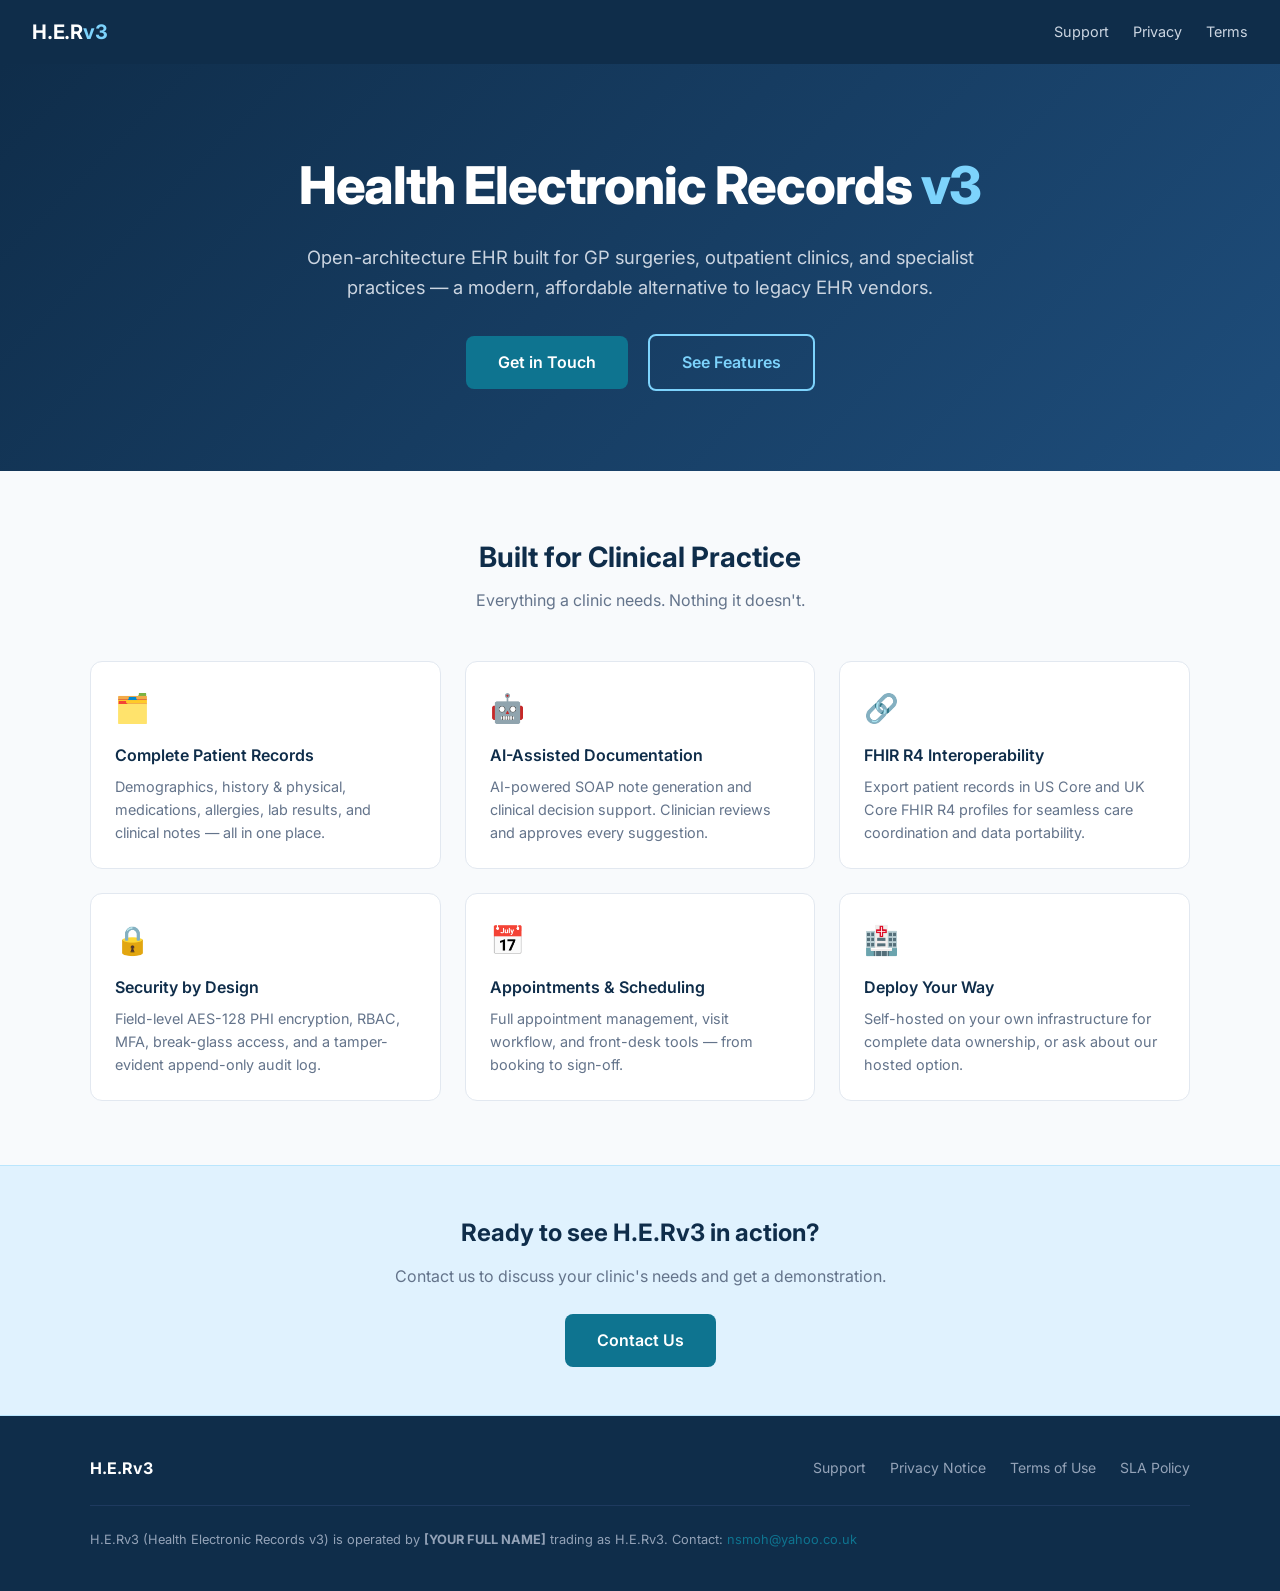
==== index.html @ e7fef1fa "feat: initial site — landing page, legal pages, support page, Amplify config Pages: index, legal/pri" ====
<!DOCTYPE html>
<html lang="en">
<head>
  <meta charset="UTF-8">
  <meta name="viewport" content="width=device-width, initial-scale=1.0">
  <title>H.E.Rv3 — Health Electronic Records v3</title>
  <meta name="description" content="Open-architecture EHR built for GP surgeries, outpatient clinics, and specialist practices. FHIR R4, AI-assisted documentation, field-level PHI encryption.">
  <link rel="preconnect" href="https://fonts.googleapis.com">
  <link href="https://fonts.googleapis.com/css2?family=Inter:wght@400;600;700;800&display=swap" rel="stylesheet">
  <link rel="stylesheet" href="/css/style.css">
</head>
<body>

<nav>
  <span class="nav-brand">H.E.R<span>v3</span></span>
  <div class="nav-links">
    <a href="/support/">Support</a>
    <a href="/legal/privacy/">Privacy</a>
    <a href="/legal/terms/">Terms</a>
  </div>
</nav>

<section class="hero">
  <h1>Health Electronic Records <span>v3</span></h1>
  <p>Open-architecture EHR built for GP surgeries, outpatient clinics, and specialist practices — a modern, affordable alternative to legacy EHR vendors.</p>
  <a href="/support/" class="btn">Get in Touch</a>
  <a href="#features" class="btn btn-outline">See Features</a>
</section>

<section class="features" id="features">
  <h2>Built for Clinical Practice</h2>
  <p class="subtitle">Everything a clinic needs. Nothing it doesn't.</p>
  <div class="grid">
    <div class="card">
      <div class="card-icon">🗂️</div>
      <h3>Complete Patient Records</h3>
      <p>Demographics, history &amp; physical, medications, allergies, lab results, and clinical notes — all in one place.</p>
    </div>
    <div class="card">
      <div class="card-icon">🤖</div>
      <h3>AI-Assisted Documentation</h3>
      <p>AI-powered SOAP note generation and clinical decision support. Clinician reviews and approves every suggestion.</p>
    </div>
    <div class="card">
      <div class="card-icon">🔗</div>
      <h3>FHIR R4 Interoperability</h3>
      <p>Export patient records in US Core and UK Core FHIR R4 profiles for seamless care coordination and data portability.</p>
    </div>
    <div class="card">
      <div class="card-icon">🔒</div>
      <h3>Security by Design</h3>
      <p>Field-level AES-128 PHI encryption, RBAC, MFA, break-glass access, and a tamper-evident append-only audit log.</p>
    </div>
    <div class="card">
      <div class="card-icon">📅</div>
      <h3>Appointments &amp; Scheduling</h3>
      <p>Full appointment management, visit workflow, and front-desk tools — from booking to sign-off.</p>
    </div>
    <div class="card">
      <div class="card-icon">🏥</div>
      <h3>Deploy Your Way</h3>
      <p>Self-hosted on your own infrastructure for complete data ownership, or ask about our hosted option.</p>
    </div>
  </div>
</section>

<section class="cta-band">
  <h2>Ready to see H.E.Rv3 in action?</h2>
  <p>Contact us to discuss your clinic's needs and get a demonstration.</p>
  <a href="/support/" class="btn">Contact Us</a>
</section>

<footer>
  <div class="footer-inner">
    <span class="footer-brand">H.E.Rv3</span>
    <div class="footer-links">
      <a href="/support/">Support</a>
      <a href="/legal/privacy/">Privacy Notice</a>
      <a href="/legal/terms/">Terms of Use</a>
      <a href="/legal/sla/">SLA Policy</a>
    </div>
    <p class="footer-copy">H.E.Rv3 (Health Electronic Records v3) is operated by <strong>[YOUR FULL NAME]</strong> trading as H.E.Rv3. Contact: <a href="mailto:nsmoh@yahoo.co.uk">nsmoh@yahoo.co.uk</a></p>
  </div>
</footer>

</body>
</html>
---- css/style.css ----
*, *::before, *::after { box-sizing: border-box; margin: 0; padding: 0; }

:root {
  --navy: #0f2d4a;
  --teal: #0e7490;
  --teal-light: #e0f2fe;
  --text: #1e293b;
  --muted: #64748b;
  --border: #e2e8f0;
  --white: #ffffff;
  --bg: #f8fafc;
}

body { font-family: 'Inter', system-ui, sans-serif; color: var(--text); background: var(--white); line-height: 1.6; font-size: 16px; }

a { color: var(--teal); text-decoration: none; }
a:hover { text-decoration: underline; }

/* NAV */
nav { background: var(--navy); padding: 1rem 2rem; display: flex; align-items: center; justify-content: space-between; flex-wrap: wrap; gap: 1rem; }
.nav-brand { color: var(--white); font-size: 1.25rem; font-weight: 700; letter-spacing: -0.01em; }
.nav-brand span { color: #7dd3fc; }
.nav-links { display: flex; gap: 1.5rem; }
.nav-links a { color: #cbd5e1; font-size: 0.9rem; }
.nav-links a:hover { color: var(--white); text-decoration: none; }

/* HERO */
.hero { background: linear-gradient(135deg, var(--navy) 0%, #1e4d7b 100%); color: var(--white); padding: 5rem 2rem; text-align: center; }
.hero h1 { font-size: clamp(2rem, 5vw, 3.25rem); font-weight: 800; letter-spacing: -0.02em; margin-bottom: 1rem; }
.hero h1 span { color: #7dd3fc; }
.hero p { font-size: 1.15rem; color: #cbd5e1; max-width: 680px; margin: 0 auto 2rem; }
.btn { display: inline-block; background: var(--teal); color: var(--white); padding: 0.85rem 2rem; border-radius: 0.5rem; font-weight: 600; font-size: 1rem; transition: background 0.2s; }
.btn:hover { background: #0e6380; text-decoration: none; }
.btn-outline { background: transparent; border: 2px solid #7dd3fc; color: #7dd3fc; margin-left: 1rem; }
.btn-outline:hover { background: rgba(125,211,252,0.1); }

/* FEATURES */
.features { padding: 4rem 2rem; background: var(--bg); }
.features h2 { text-align: center; font-size: 1.75rem; font-weight: 700; color: var(--navy); margin-bottom: 0.5rem; }
.features .subtitle { text-align: center; color: var(--muted); margin-bottom: 3rem; }
.grid { display: grid; grid-template-columns: repeat(auto-fit, minmax(260px, 1fr)); gap: 1.5rem; max-width: 1100px; margin: 0 auto; }
.card { background: var(--white); border: 1px solid var(--border); border-radius: 0.75rem; padding: 1.5rem; }
.card-icon { font-size: 1.75rem; margin-bottom: 0.75rem; }
.card h3 { font-size: 1rem; font-weight: 600; color: var(--navy); margin-bottom: 0.4rem; }
.card p { font-size: 0.9rem; color: var(--muted); }

/* PRICING HINT */
.cta-band { background: var(--teal-light); border-top: 1px solid #bae6fd; border-bottom: 1px solid #bae6fd; padding: 3rem 2rem; text-align: center; }
.cta-band h2 { font-size: 1.5rem; font-weight: 700; color: var(--navy); margin-bottom: 0.75rem; }
.cta-band p { color: var(--muted); margin-bottom: 1.5rem; }

/* CONTENT PAGES */
.page-header { background: var(--navy); color: var(--white); padding: 3rem 2rem; }
.page-header h1 { font-size: 2rem; font-weight: 700; }
.page-header p { color: #94a3b8; margin-top: 0.5rem; }
.content { max-width: 800px; margin: 0 auto; padding: 3rem 2rem; }
.content h2 { font-size: 1.25rem; font-weight: 700; color: var(--navy); margin: 2rem 0 0.75rem; padding-bottom: 0.4rem; border-bottom: 1px solid var(--border); }
.content h3 { font-size: 1rem; font-weight: 600; color: var(--text); margin: 1.25rem 0 0.5rem; }
.content p { margin-bottom: 1rem; color: var(--text); }
.content ul, .content ol { margin: 0.75rem 0 1rem 1.5rem; }
.content li { margin-bottom: 0.4rem; }
.notice { background: #fef3c7; border-left: 4px solid #f59e0b; padding: 1rem 1.25rem; border-radius: 0 0.5rem 0.5rem 0; margin-bottom: 2rem; font-size: 0.9rem; }

/* TABLE */
table { width: 100%; border-collapse: collapse; margin: 1rem 0 1.5rem; font-size: 0.9rem; }
th { background: var(--navy); color: var(--white); padding: 0.6rem 0.75rem; text-align: left; }
td { padding: 0.6rem 0.75rem; border-bottom: 1px solid var(--border); vertical-align: top; }
tr:nth-child(even) td { background: var(--bg); }

/* SUPPORT */
.support-grid { display: grid; grid-template-columns: repeat(auto-fit, minmax(280px, 1fr)); gap: 1.5rem; margin: 2rem 0; }
.support-card { border: 1px solid var(--border); border-radius: 0.75rem; padding: 1.5rem; }
.support-card h3 { color: var(--navy); font-size: 1rem; font-weight: 600; margin-bottom: 0.5rem; }
.support-card p { font-size: 0.9rem; color: var(--muted); margin-bottom: 0.75rem; }
.support-card a { font-weight: 600; }

/* FOOTER */
footer { background: var(--navy); color: #94a3b8; padding: 2.5rem 2rem; }
.footer-inner { max-width: 1100px; margin: 0 auto; display: flex; flex-wrap: wrap; justify-content: space-between; gap: 1.5rem; align-items: center; }
.footer-brand { color: var(--white); font-weight: 700; }
.footer-links { display: flex; gap: 1.5rem; flex-wrap: wrap; }
.footer-links a { color: #94a3b8; font-size: 0.875rem; }
.footer-links a:hover { color: var(--white); text-decoration: none; }
.footer-copy { width: 100%; font-size: 0.8rem; padding-top: 1.5rem; border-top: 1px solid #1e3a5f; }

@media (max-width: 600px) {
  .btn-outline { margin-left: 0; margin-top: 0.75rem; }
  .hero { padding: 3rem 1.25rem; }
  .content { padding: 2rem 1.25rem; }
  table { font-size: 0.8rem; }
}
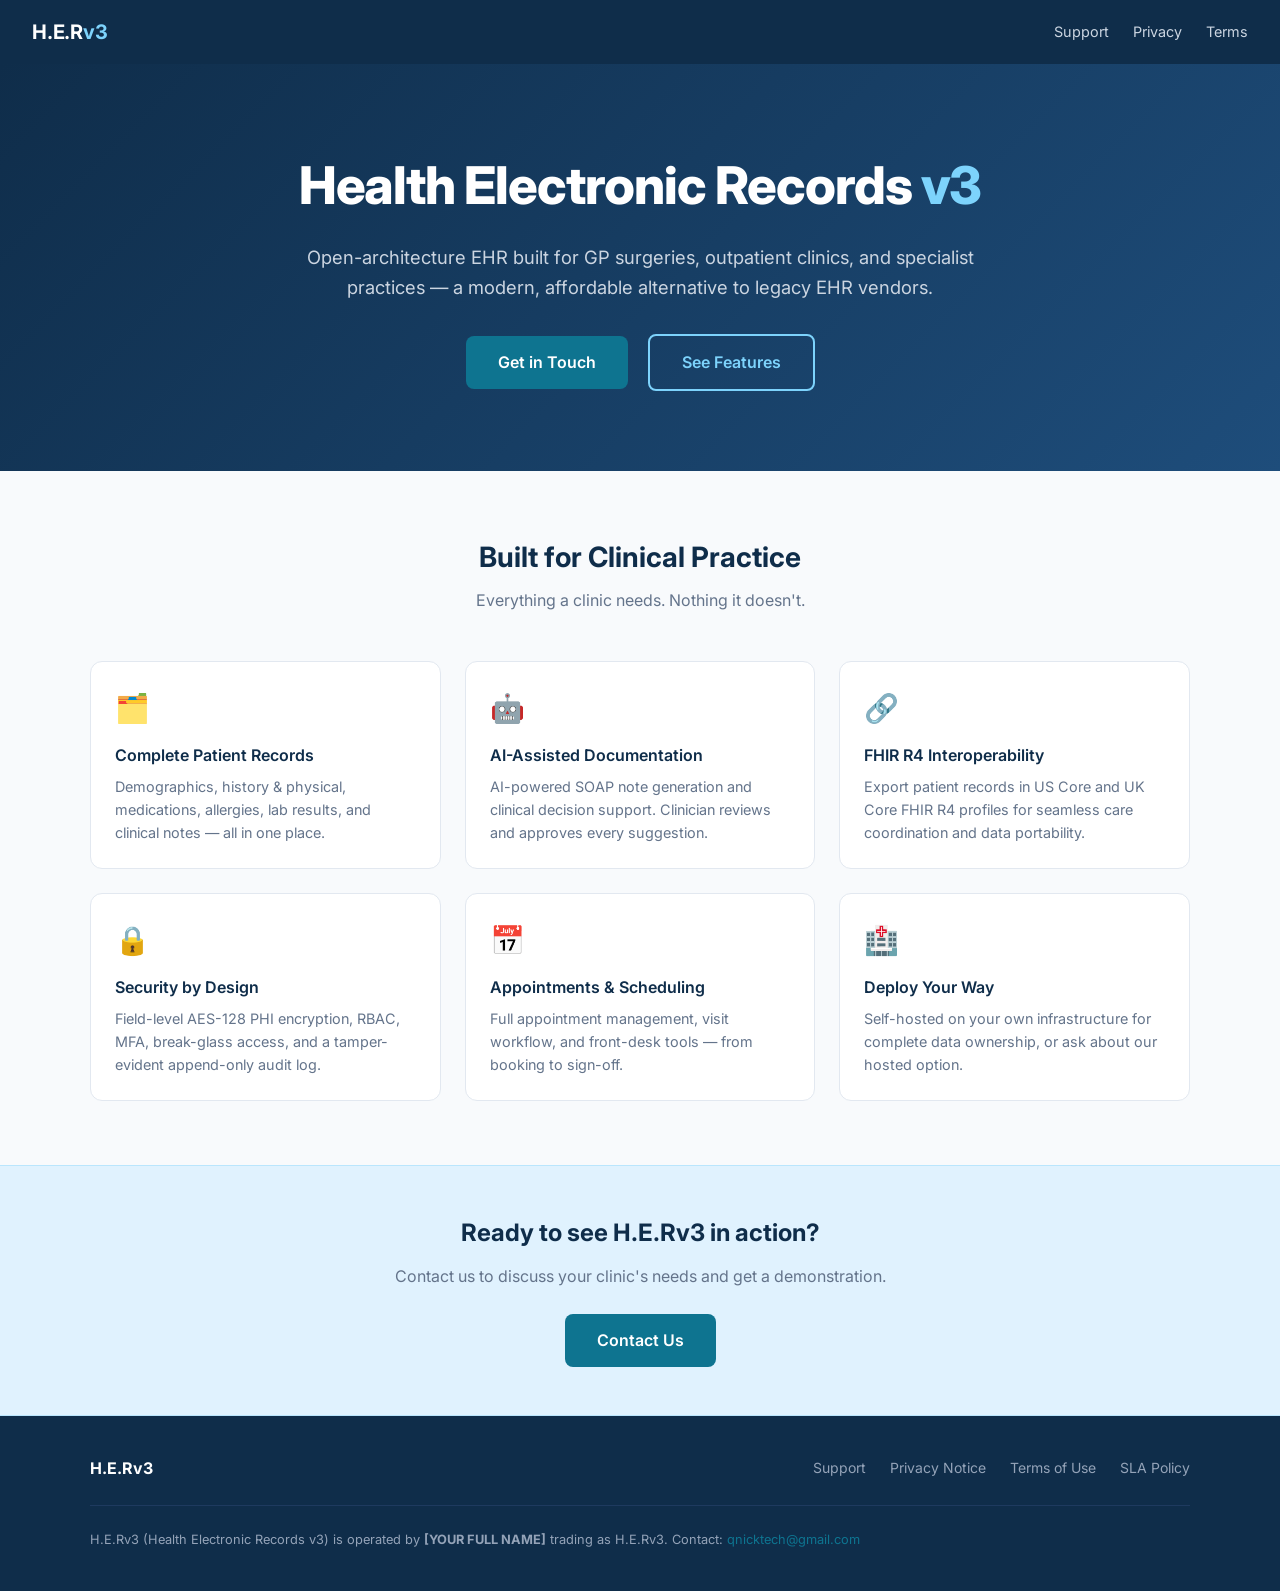
==== commit 5406c8ae: "fix: update contact email to qnicktech@gmail.com Co-Authored-By: Claude Sonnet 4.6 <noreply@anthropi" ====
--- a/index.html
+++ b/index.html
@@ -79,7 +79,7 @@
       <a href="/legal/terms/">Terms of Use</a>
       <a href="/legal/sla/">SLA Policy</a>
     </div>
-    <p class="footer-copy">H.E.Rv3 (Health Electronic Records v3) is operated by <strong>[YOUR FULL NAME]</strong> trading as H.E.Rv3. Contact: <a href="mailto:nsmoh@yahoo.co.uk">nsmoh@yahoo.co.uk</a></p>
+    <p class="footer-copy">H.E.Rv3 (Health Electronic Records v3) is operated by <strong>[YOUR FULL NAME]</strong> trading as H.E.Rv3. Contact: <a href="mailto:qnicktech@gmail.com">qnicktech@gmail.com</a></p>
   </div>
 </footer>
 
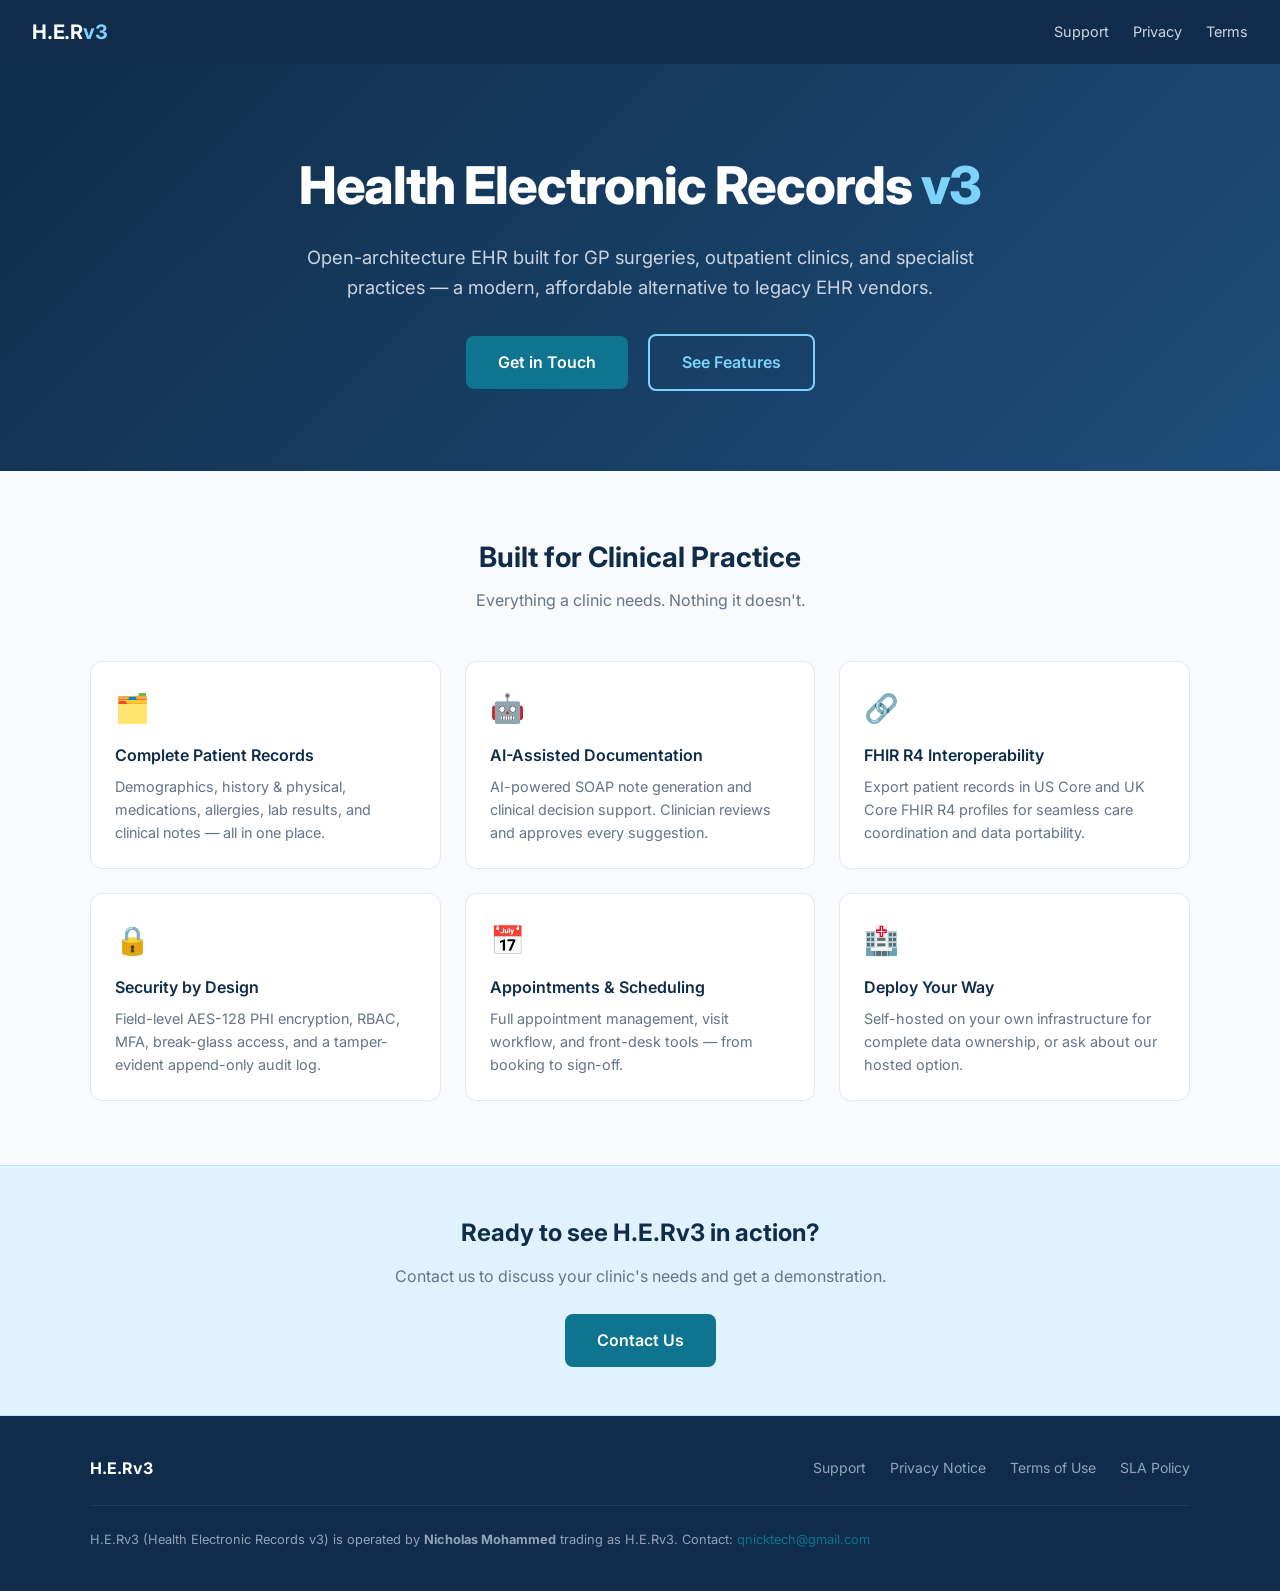
==== commit 61beeddf: "fix: fill in legal placeholders — name, address, effective date Nicholas Mohammed, 32 Russet Drive, " ====
--- a/index.html
+++ b/index.html
@@ -79,7 +79,7 @@
       <a href="/legal/terms/">Terms of Use</a>
       <a href="/legal/sla/">SLA Policy</a>
     </div>
-    <p class="footer-copy">H.E.Rv3 (Health Electronic Records v3) is operated by <strong>[YOUR FULL NAME]</strong> trading as H.E.Rv3. Contact: <a href="mailto:qnicktech@gmail.com">qnicktech@gmail.com</a></p>
+    <p class="footer-copy">H.E.Rv3 (Health Electronic Records v3) is operated by <strong>Nicholas Mohammed</strong> trading as H.E.Rv3. Contact: <a href="mailto:qnicktech@gmail.com">qnicktech@gmail.com</a></p>
   </div>
 </footer>
 
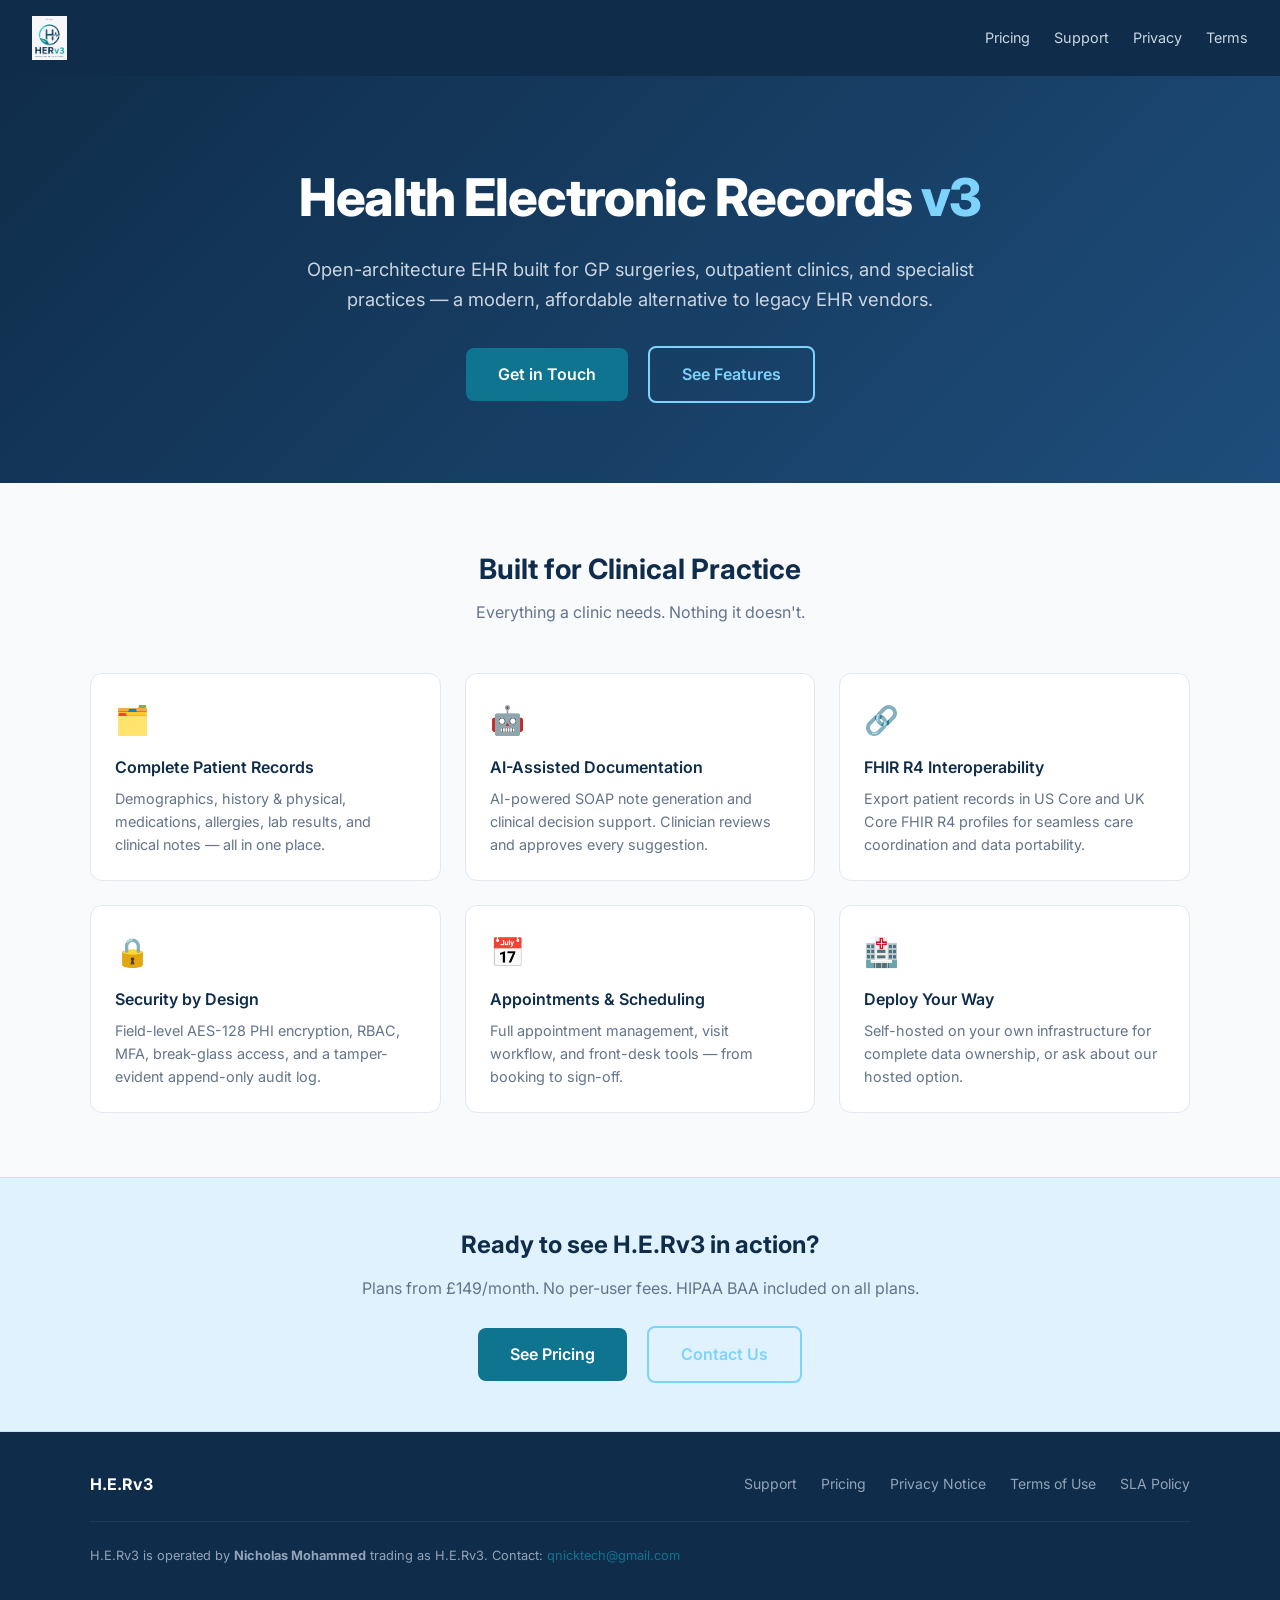
==== commit 31ba491d: "Add pricing page, logo, and Pricing nav link across all pages - New /pricing/ page: 4-tier pricing (" ====
--- a/index.html
+++ b/index.html
@@ -12,8 +12,9 @@
 <body>
 
 <nav>
-  <span class="nav-brand">H.E.R<span>v3</span></span>
+  <a href="/" class="nav-brand"><img src="/img/herv3-logo.png" alt="H.E.Rv3" class="nav-logo"></a>
   <div class="nav-links">
+    <a href="/pricing/">Pricing</a>
     <a href="/support/">Support</a>
     <a href="/legal/privacy/">Privacy</a>
     <a href="/legal/terms/">Terms</a>
@@ -66,8 +67,9 @@
 
 <section class="cta-band">
   <h2>Ready to see H.E.Rv3 in action?</h2>
-  <p>Contact us to discuss your clinic's needs and get a demonstration.</p>
-  <a href="/support/" class="btn">Contact Us</a>
+  <p>Plans from £149/month. No per-user fees. HIPAA BAA included on all plans.</p>
+  <a href="/pricing/" class="btn">See Pricing</a>
+  <a href="/support/" class="btn btn-outline" style="margin-left:1rem;">Contact Us</a>
 </section>
 
 <footer>
@@ -75,11 +77,12 @@
     <span class="footer-brand">H.E.Rv3</span>
     <div class="footer-links">
       <a href="/support/">Support</a>
+      <a href="/pricing/">Pricing</a>
       <a href="/legal/privacy/">Privacy Notice</a>
       <a href="/legal/terms/">Terms of Use</a>
       <a href="/legal/sla/">SLA Policy</a>
     </div>
-    <p class="footer-copy">H.E.Rv3 (Health Electronic Records v3) is operated by <strong>Nicholas Mohammed</strong> trading as H.E.Rv3. Contact: <a href="mailto:qnicktech@gmail.com">qnicktech@gmail.com</a></p>
+    <p class="footer-copy">H.E.Rv3 is operated by <strong>Nicholas Mohammed</strong> trading as H.E.Rv3. Contact: <a href="mailto:qnicktech@gmail.com">qnicktech@gmail.com</a></p>
   </div>
 </footer>
 
--- a/css/style.css
+++ b/css/style.css
@@ -83,9 +83,70 @@
 .footer-links a:hover { color: var(--white); text-decoration: none; }
 .footer-copy { width: 100%; font-size: 0.8rem; padding-top: 1.5rem; border-top: 1px solid #1e3a5f; }
 
+/* NAV LOGO */
+.nav-logo { height: 44px; width: auto; display: block; }
+
+/* PRICING */
+.pricing { padding: 4rem 2rem; background: var(--white); }
+.pricing-intro { text-align: center; margin-bottom: 3rem; }
+.pricing-intro h2 { font-size: 1.75rem; font-weight: 700; color: var(--navy); margin-bottom: 0.5rem; }
+.pricing-intro p { color: var(--muted); max-width: 560px; margin: 0 auto 1.5rem; }
+
+.toggle-wrap { display: flex; align-items: center; justify-content: center; gap: 0.75rem; margin-bottom: 2.5rem; }
+.toggle-label { font-size: 0.9rem; color: var(--muted); font-weight: 500; }
+.toggle-label.active { color: var(--navy); font-weight: 600; }
+.toggle { position: relative; display: inline-block; width: 48px; height: 26px; }
+.toggle input { opacity: 0; width: 0; height: 0; }
+.toggle-slider { position: absolute; inset: 0; background: var(--teal); border-radius: 26px; cursor: pointer; transition: 0.2s; }
+.toggle-slider::before { content: ''; position: absolute; height: 20px; width: 20px; left: 3px; bottom: 3px; background: white; border-radius: 50%; transition: 0.2s; }
+.toggle input:checked + .toggle-slider::before { transform: translateX(22px); }
+.save-badge { background: #dcfce7; color: #166534; font-size: 0.75rem; font-weight: 600; padding: 0.2rem 0.5rem; border-radius: 9999px; }
+
+.pricing-grid { display: grid; grid-template-columns: repeat(auto-fit, minmax(240px, 1fr)); gap: 1.5rem; max-width: 1100px; margin: 0 auto; align-items: start; }
+.pricing-card { border: 1px solid var(--border); border-radius: 1rem; padding: 2rem 1.5rem; background: var(--white); position: relative; }
+.pricing-card.featured { border: 2px solid var(--teal); box-shadow: 0 4px 24px rgba(14,116,144,0.12); }
+.popular-badge { position: absolute; top: -13px; left: 50%; transform: translateX(-50%); background: var(--teal); color: white; font-size: 0.75rem; font-weight: 600; padding: 0.25rem 0.85rem; border-radius: 9999px; white-space: nowrap; }
+.pricing-card h3 { font-size: 1.1rem; font-weight: 700; color: var(--navy); margin-bottom: 0.4rem; }
+.pricing-card .tagline { font-size: 0.85rem; color: var(--muted); margin-bottom: 1.25rem; min-height: 2.5rem; }
+.price-block { margin-bottom: 1.25rem; }
+.price-amount { font-size: 2.25rem; font-weight: 800; color: var(--navy); line-height: 1; }
+.price-amount span { font-size: 1.1rem; font-weight: 600; vertical-align: top; margin-top: 0.3rem; display: inline-block; }
+.price-period { font-size: 0.85rem; color: var(--muted); margin-top: 0.2rem; }
+.price-annual-note { font-size: 0.8rem; color: #059669; font-weight: 500; margin-top: 0.2rem; min-height: 1.2rem; }
+.price-usd { font-size: 0.82rem; color: var(--muted); margin-top: 0.15rem; }
+
+.show-monthly .annual-price, .show-monthly .price-annual-note { display: none; }
+.show-annual .monthly-price { display: none; }
+
+.pricing-cta { display: block; width: 100%; text-align: center; background: var(--navy); color: white; padding: 0.75rem 1rem; border-radius: 0.5rem; font-weight: 600; font-size: 0.95rem; margin-bottom: 1.5rem; transition: background 0.2s; }
+.pricing-cta:hover { background: var(--teal); text-decoration: none; }
+.pricing-card.featured .pricing-cta { background: var(--teal); }
+.pricing-card.featured .pricing-cta:hover { background: #0e6380; }
+
+.feature-list { list-style: none; padding: 0; margin: 0; }
+.feature-list li { font-size: 0.875rem; padding: 0.35rem 0; color: var(--text); display: flex; gap: 0.5rem; align-items: flex-start; border-bottom: 1px solid var(--border); }
+.feature-list li:last-child { border-bottom: none; }
+.feature-list li::before { content: '✓'; color: #059669; font-weight: 700; flex-shrink: 0; }
+.feature-list li.no::before { content: '–'; color: #cbd5e1; }
+.feature-list li.no { color: var(--muted); }
+.feature-divider { font-size: 0.75rem; font-weight: 600; color: var(--muted); text-transform: uppercase; letter-spacing: 0.05em; padding: 0.75rem 0 0.25rem; }
+
+.enterprise-card { background: var(--navy); color: white; border-color: var(--navy); }
+.enterprise-card h3 { color: white; }
+.enterprise-card .tagline { color: #94a3b8; }
+.enterprise-card .price-amount { color: white; }
+.enterprise-card .price-period { color: #94a3b8; }
+.enterprise-card .pricing-cta { background: rgba(255,255,255,0.15); border: 1px solid rgba(255,255,255,0.3); }
+.enterprise-card .pricing-cta:hover { background: rgba(255,255,255,0.25); }
+.enterprise-card .feature-list li { color: #e2e8f0; border-bottom-color: rgba(255,255,255,0.1); }
+.enterprise-card .feature-list li::before { color: #34d399; }
+
+.pricing-note { text-align: center; max-width: 700px; margin: 2.5rem auto 0; font-size: 0.85rem; color: var(--muted); }
+
 @media (max-width: 600px) {
   .btn-outline { margin-left: 0; margin-top: 0.75rem; }
   .hero { padding: 3rem 1.25rem; }
   .content { padding: 2rem 1.25rem; }
   table { font-size: 0.8rem; }
+  .pricing-grid { grid-template-columns: 1fr; }
 }
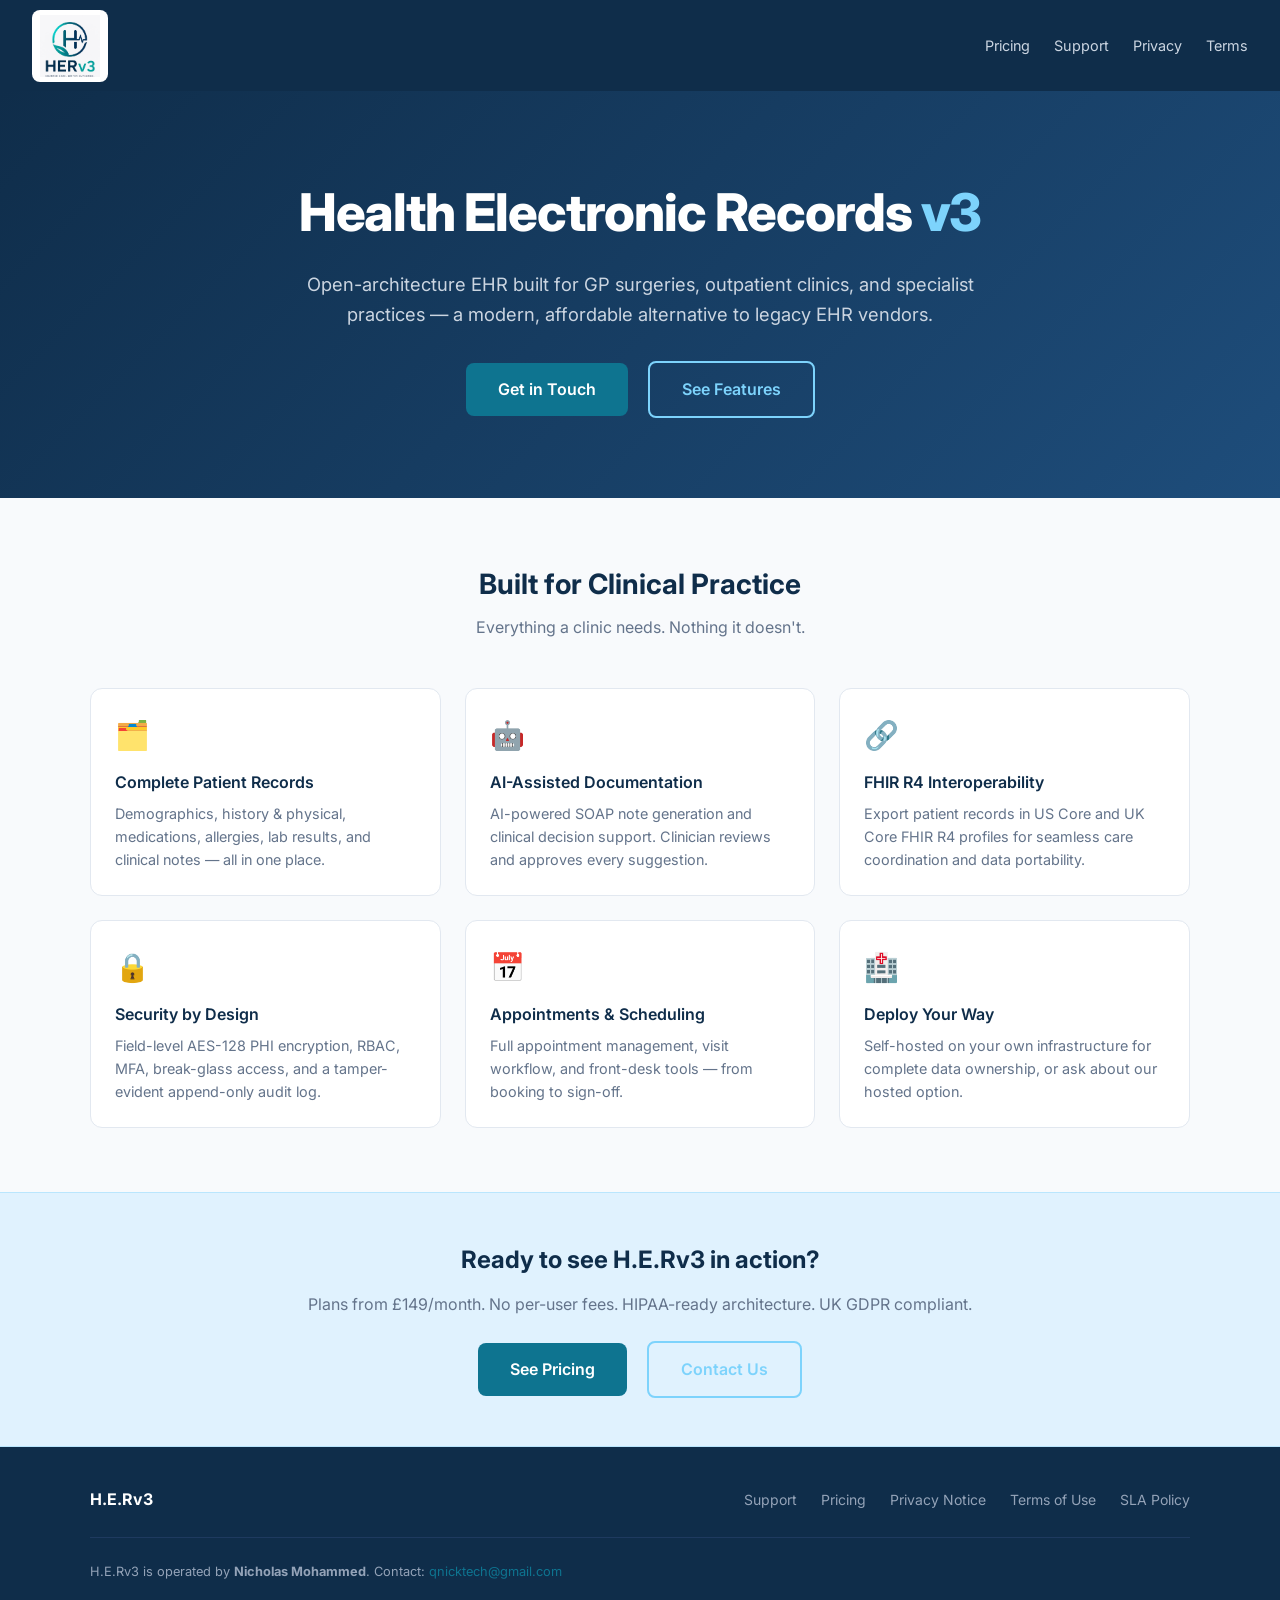
==== commit 43b0f3ed: "Remove HIPAA BAA claim and trading name across all pages - Replace 'HIPAA BAA' with 'HIPAA-ready arc" ====
--- a/index.html
+++ b/index.html
@@ -67,7 +67,7 @@
 
 <section class="cta-band">
   <h2>Ready to see H.E.Rv3 in action?</h2>
-  <p>Plans from £149/month. No per-user fees. HIPAA BAA included on all plans.</p>
+  <p>Plans from £149/month. No per-user fees. HIPAA-ready architecture. UK GDPR compliant.</p>
   <a href="/pricing/" class="btn">See Pricing</a>
   <a href="/support/" class="btn btn-outline" style="margin-left:1rem;">Contact Us</a>
 </section>
@@ -82,7 +82,7 @@
       <a href="/legal/terms/">Terms of Use</a>
       <a href="/legal/sla/">SLA Policy</a>
     </div>
-    <p class="footer-copy">H.E.Rv3 is operated by <strong>Nicholas Mohammed</strong> trading as H.E.Rv3. Contact: <a href="mailto:qnicktech@gmail.com">qnicktech@gmail.com</a></p>
+    <p class="footer-copy">H.E.Rv3 is operated by <strong>Nicholas Mohammed</strong>. Contact: <a href="mailto:qnicktech@gmail.com">qnicktech@gmail.com</a></p>
   </div>
 </footer>
 
--- a/css/style.css
+++ b/css/style.css
@@ -17,7 +17,7 @@
 a:hover { text-decoration: underline; }
 
 /* NAV */
-nav { background: var(--navy); padding: 1rem 2rem; display: flex; align-items: center; justify-content: space-between; flex-wrap: wrap; gap: 1rem; }
+nav { background: var(--navy); padding: 0.6rem 2rem; display: flex; align-items: center; justify-content: space-between; flex-wrap: wrap; gap: 1rem; }
 .nav-brand { color: var(--white); font-size: 1.25rem; font-weight: 700; letter-spacing: -0.01em; }
 .nav-brand span { color: #7dd3fc; }
 .nav-links { display: flex; gap: 1.5rem; }
@@ -84,7 +84,7 @@
 .footer-copy { width: 100%; font-size: 0.8rem; padding-top: 1.5rem; border-top: 1px solid #1e3a5f; }
 
 /* NAV LOGO */
-.nav-logo { height: 44px; width: auto; display: block; }
+.nav-logo { height: 72px; width: auto; display: block; background: white; padding: 5px 8px; border-radius: 8px; }
 
 /* PRICING */
 .pricing { padding: 4rem 2rem; background: var(--white); }
